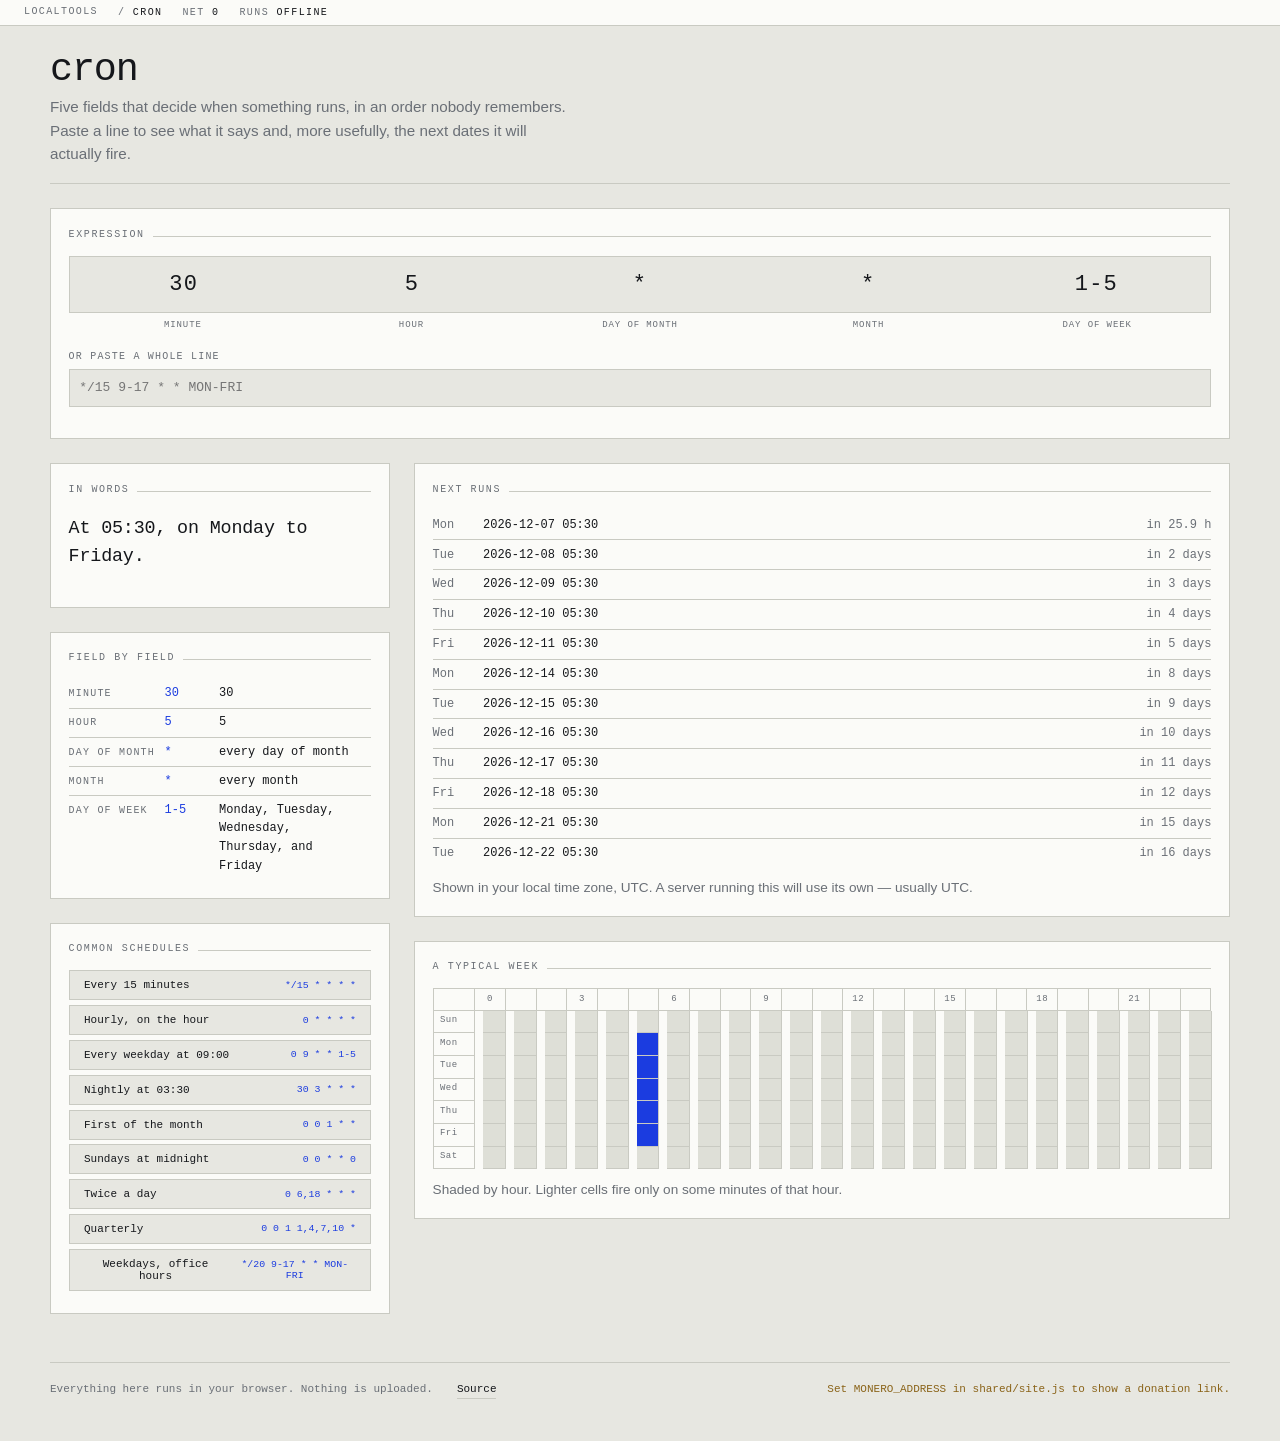
==== cron/index.html @ f72cccd4 "Five browser-local tools: scrub, qr, regex, cron, gpx Each tool is a single self-contained page shar" ====
<!doctype html>
<html lang="en">
<head>
<meta charset="utf-8">
<meta name="viewport" content="width=device-width, initial-scale=1">
<title>Cron — read a schedule and see when it fires</title>
<meta name="description" content="Explains a cron expression in plain English and lists the next times it will actually run. Runs entirely in your browser.">
<script src="../shared/site.js"></script>
<link rel="stylesheet" href="../shared/base.css">
<style>
  .cronline { display: flex; border: 1px solid var(--rule); background: var(--paper); }
  .cronline input {
    border: 0; text-align: center; font-size: clamp(15px, 3.5vw, 22px);
    letter-spacing: 0.05em; padding: 0.7rem 0.3rem;
  }
  .cronline input:focus-visible { outline-offset: -2px; }
  .fieldnames {
    display: grid; grid-template-columns: repeat(5, 1fr); gap: 0;
    font-family: var(--mono); font-size: 9px; letter-spacing: 0.1em;
    text-transform: uppercase; color: var(--graphite); text-align: center; margin-top: 0.35rem;
  }
  .fieldnames span { padding: 0 0.2rem; }
  .fieldnames span.bad { color: var(--alarm); }

  .sentence {
    font-family: var(--mono); font-size: clamp(0.95rem, 2.4vw, 1.15rem);
    line-height: 1.5; letter-spacing: -0.01em;
  }
  .sentence .hl { color: var(--ultra); }

  .breakdown th { width: 22%; }
  .breakdown td.expr { font-family: var(--mono); color: var(--ultra); width: 18%; }

  /* week grid */
  .week { border: 1px solid var(--rule); border-bottom: 0; border-right: 0; font-family: var(--mono); }
  .week .hdr, .week .row { display: grid; grid-template-columns: 2.6rem repeat(24, 1fr); }
  .week .hdr b, .week .row b {
    font-size: 9px; font-weight: 400; color: var(--graphite); text-align: center;
    padding: 0.2rem 0; border-right: 1px solid var(--rule); border-bottom: 1px solid var(--rule);
    letter-spacing: 0.05em;
  }
  .week .row b:first-child, .week .hdr b:first-child { text-align: left; padding-left: 0.4rem; }
  .week .cell {
    border-right: 1px solid var(--rule); border-bottom: 1px solid var(--rule);
    aspect-ratio: 1 / 1; background: var(--sunk);
  }
  .week .cell.on { background: var(--ultra); }
  .week .cell.partial { background: var(--ultra); opacity: 0.4; }

  .runs { font-family: var(--mono); font-size: 12px; }
  .runs div { display: flex; gap: 0.75rem; padding: 0.32rem 0; border-bottom: 1px solid var(--rule); }
  .runs div:last-child { border-bottom: 0; }
  .runs .rel { margin-left: auto; color: var(--graphite); }
  .runs .day { color: var(--graphite); width: 3.2em; }
  .presets button { width: 100%; justify-content: space-between; text-transform: none; letter-spacing: 0; margin-bottom: 0.3rem; }
  .presets button code { background: none; color: var(--ultra); padding: 0; }
</style>
</head>
<body data-tool="cron">
<div class="wrap">

<header class="masthead">
  <h1>cron</h1>
  <p>Five fields that decide when something runs, in an order nobody remembers. Paste a line to see what it says and, more usefully, the next dates it will actually fire.</p>
</header>

<div class="panel">
  <h2>Expression</h2>
  <div class="cronline">
    <input type="text" id="f0" value="30" aria-label="Minute" spellcheck="false">
    <input type="text" id="f1" value="5" aria-label="Hour" spellcheck="false">
    <input type="text" id="f2" value="*" aria-label="Day of month" spellcheck="false">
    <input type="text" id="f3" value="*" aria-label="Month" spellcheck="false">
    <input type="text" id="f4" value="1-5" aria-label="Day of week" spellcheck="false">
  </div>
  <div class="fieldnames">
    <span id="n0">minute</span><span id="n1">hour</span><span id="n2">day of month</span>
    <span id="n3">month</span><span id="n4">day of week</span>
  </div>
  <label class="field" style="margin-top:1rem">
    <span>Or paste a whole line</span>
    <input type="text" id="whole" spellcheck="false" placeholder="*/15 9-17 * * MON-FRI">
  </label>
  <p class="note" id="err"></p>
</div>

<div class="bench" style="margin-top:var(--gap)">
  <div>
    <div class="panel">
      <h2>In words</h2>
      <p class="sentence" id="sentence">—</p>
    </div>

    <div class="panel">
      <h2>Field by field</h2>
      <table class="readout breakdown"><tbody id="breakdown"></tbody></table>
    </div>

    <div class="panel">
      <h2>Common schedules</h2>
      <div class="presets" id="presets"></div>
    </div>
  </div>

  <div>
    <div class="panel">
      <h2>Next runs</h2>
      <div class="runs" id="runs"></div>
      <p class="note" id="tzinfo"></p>
    </div>

    <div class="panel">
      <h2>A typical week</h2>
      <div class="week" id="week"></div>
      <p class="note" id="weeknote"></p>
    </div>
  </div>
</div>

</div>

<script>
/* ------------------------------------------------------------------ *
 * Cron field parsing and schedule projection.
 * Standard five-field syntax, plus names and the @shorthands.
 * ------------------------------------------------------------------ */
var CRON = (function () {
  "use strict";

  var MONTHS = ["JAN","FEB","MAR","APR","MAY","JUN","JUL","AUG","SEP","OCT","NOV","DEC"];
  var DAYS   = ["SUN","MON","TUE","WED","THU","FRI","SAT"];
  var DAY_FULL = ["Sunday","Monday","Tuesday","Wednesday","Thursday","Friday","Saturday"];
  var MONTH_FULL = ["January","February","March","April","May","June","July",
                    "August","September","October","November","December"];

  var SHORTHAND = {
    "@yearly": "0 0 1 1 *", "@annually": "0 0 1 1 *", "@monthly": "0 0 1 * *",
    "@weekly": "0 0 * * 0", "@daily": "0 0 * * *", "@midnight": "0 0 * * *",
    "@hourly": "0 * * * *"
  };

  var SPEC = [
    { name: "minute",       min: 0, max: 59 },
    { name: "hour",         min: 0, max: 23 },
    { name: "day of month", min: 1, max: 31 },
    { name: "month",        min: 1, max: 12, names: MONTHS },
    { name: "day of week",  min: 0, max: 6,  names: DAYS }
  ];

  function parseField(text, idx) {
    var spec = SPEC[idx];
    var values = new Set();
    var raw = String(text).trim();
    if (raw === "") throw new Error(spec.name + " is empty");

    raw.split(",").forEach(function (part) {
      var step = 1, range = part;
      var slash = part.indexOf("/");
      if (slash >= 0) {
        range = part.slice(0, slash);
        step = parseInt(part.slice(slash + 1), 10);
        if (!(step > 0)) throw new Error("step in “" + part + "” must be a positive number");
      }

      var lo, hi;
      if (range === "*") { lo = spec.min; hi = spec.max; }
      else {
        var dash = range.indexOf("-", 1);
        if (dash > 0) { lo = num(range.slice(0, dash), idx); hi = num(range.slice(dash + 1), idx); }
        else { lo = num(range, idx); hi = slash >= 0 ? spec.max : lo; }
      }
      if (lo > hi) throw new Error("“" + part + "” counts backwards");
      for (var v = lo; v <= hi; v += step) values.add(v);
    });

    if (!values.size) throw new Error(spec.name + " matches nothing");
    return { set: values, raw: raw, wild: /^\*(\/\d+)?$/.test(raw) };
  }

  function num(token, idx) {
    var spec = SPEC[idx], t = token.trim().toUpperCase();
    var v;
    if (spec.names && spec.names.indexOf(t) >= 0) v = spec.names.indexOf(t) + (idx === 3 ? 1 : 0);
    else {
      if (!/^\d+$/.test(t)) throw new Error("“" + token + "” is not a value " + spec.name + " understands");
      v = parseInt(t, 10);
      if (idx === 4 && v === 7) v = 0;                   /* both 0 and 7 mean Sunday */
    }
    if (v < spec.min || v > spec.max) {
      throw new Error(spec.name + " must be between " + spec.min + " and " + spec.max + " — got " + token);
    }
    return v;
  }

  function parse(line) {
    var text = String(line).trim();
    if (SHORTHAND[text.toLowerCase()]) text = SHORTHAND[text.toLowerCase()];
    var parts = text.split(/\s+/);
    if (parts.length === 6) parts = parts.slice(1);       /* tolerate a seconds field */
    if (parts.length !== 5) throw new Error("A cron line needs 5 fields — this has " + parts.length);
    return parts.map(parseField);
  }

  /* When both day-of-month and day-of-week are restricted, cron fires if
     EITHER matches. This surprises people, so it is called out in the UI. */
  function dayMatches(f, date) {
    var dom = f[2], dow = f[4];
    var domHit = dom.set.has(date.getDate());
    var dowHit = dow.set.has(date.getDay());
    if (dom.wild && dow.wild) return true;
    if (dom.wild) return dowHit;
    if (dow.wild) return domHit;
    return domHit || dowHit;
  }

  function nextRuns(f, from, count) {
    var out = [];
    var d = new Date(from.getTime());
    d.setSeconds(0, 0);
    d.setMinutes(d.getMinutes() + 1);

    var guard = 0;
    while (out.length < count && guard++ < 200000) {
      if (d.getFullYear() > from.getFullYear() + 8) break;
      if (!f[3].set.has(d.getMonth() + 1)) {
        d.setMonth(d.getMonth() + 1, 1); d.setHours(0, 0, 0, 0); continue;
      }
      if (!dayMatches(f, d)) {
        d.setDate(d.getDate() + 1); d.setHours(0, 0, 0, 0); continue;
      }
      if (!f[1].set.has(d.getHours())) {
        d.setHours(d.getHours() + 1, 0, 0, 0); continue;
      }
      if (!f[0].set.has(d.getMinutes())) {
        d.setMinutes(d.getMinutes() + 1, 0, 0); continue;
      }
      out.push(new Date(d.getTime()));
      d.setMinutes(d.getMinutes() + 1);
    }
    return out;
  }

  /* ---- wording ------------------------------------------------------- */

  function pad(n) { return (n < 10 ? "0" : "") + n; }
  function list(items, join) {
    join = join || "and";
    if (items.length === 1) return items[0];
    if (items.length === 2) return items[0] + " " + join + " " + items[1];
    return items.slice(0, -1).join(", ") + ", " + join + " " + items[items.length - 1];
  }

  function stepOf(raw) {
    var m = /^(\*|\d+-\d+)\/(\d+)$/.exec(raw);
    return m ? +m[2] : null;
  }

  function describeTime(f) {
    var mins = [].concat(Array.from(f[0].set)).sort(function (a, b) { return a - b; });
    var hrs  = [].concat(Array.from(f[1].set)).sort(function (a, b) { return a - b; });
    var mStep = stepOf(f[0].raw), hStep = stepOf(f[1].raw);

    if (f[0].wild && f[1].wild && !mStep) return "Every minute";
    if (mStep && f[1].wild) return "Every " + mStep + " minutes";
    if (mStep && !f[1].wild) {
      return "Every " + mStep + " minutes during " + hourPhrase(hrs, hStep, f[1]);
    }
    if (f[0].wild) return "Every minute of " + hourPhrase(hrs, hStep, f[1]);

    if (mins.length === 1 && hrs.length === 1 && !hStep) {
      return "At " + pad(hrs[0]) + ":" + pad(mins[0]);
    }
    if (mins.length === 1 && f[1].wild) {
      return mins[0] === 0 ? "On the hour, every hour"
                           : "At " + mins[0] + " minutes past every hour";
    }
    /* One minute value against named hours reads best as clock times. */
    if (mins.length === 1 && !f[1].wild && !hStep) {
      return "At " + list(hrs.map(function (h) { return pad(h) + ":" + pad(mins[0]); }));
    }
    var mPhrase = mins.length === 1
      ? "at " + mins[0] + " minutes past"
      : "at " + list(mins.map(function (m) { return m + " past"; }));
    return mPhrase.charAt(0).toUpperCase() + mPhrase.slice(1) + " " + hourPhrase(hrs, hStep, f[1]);
  }

  function hourPhrase(hrs, hStep, field) {
    if (field.wild && !hStep) return "every hour";
    if (hStep) {
      var lo = hrs[0], hi = hrs[hrs.length - 1];
      return "every " + hStep + " hours between " + pad(lo) + ":00 and " + pad(hi) + ":59";
    }
    if (hrs.length === 1) return pad(hrs[0]) + ":00";
    var contiguous = hrs[hrs.length - 1] - hrs[0] === hrs.length - 1;
    if (contiguous) return "the hours " + pad(hrs[0]) + ":00 to " + pad(hrs[hrs.length - 1]) + ":59";
    return list(hrs.map(function (h) { return pad(h) + ":00"; }));
  }

  function describeDays(f) {
    var dom = f[2], dow = f[4];
    var domList = Array.from(dom.set).sort(function (a, b) { return a - b; });
    var dowList = Array.from(dow.set).sort(function (a, b) { return a - b; });

    var domPart = null, dowPart = null;
    if (!dom.wild) {
      var dStep = stepOf(dom.raw);
      domPart = dStep ? "every " + dStep + " days of the month"
                      : "on the " + list(domList.map(ordinal));
    }
    if (!dow.wild) {
      var contiguous = dowList[dowList.length - 1] - dowList[0] === dowList.length - 1;
      if (dowList.length === 5 && dowList.join() === "1,2,3,4,5") dowPart = "Monday to Friday";
      else if (dowList.length === 2 && dowList.join() === "0,6") dowPart = "weekends";
      else if (contiguous && dowList.length > 2) dowPart = DAY_FULL[dowList[0]] + " to " + DAY_FULL[dowList[dowList.length - 1]];
      else dowPart = list(dowList.map(function (d) { return DAY_FULL[d]; }));
    }

    if (!domPart && !dowPart) return "every day";
    if (domPart && dowPart) return domPart + " — or on " + dowPart + ", whichever comes first";
    return domPart ? domPart : "on " + dowPart;
  }

  function ordinal(n) {
    var s = ["th", "st", "nd", "rd"], v = n % 100;
    return n + (s[(v - 20) % 10] || s[v] || s[0]);
  }

  function describeMonths(f) {
    if (f[3].wild) return "";
    var list_ = Array.from(f[3].set).sort(function (a, b) { return a - b; })
      .map(function (m) { return MONTH_FULL[m - 1]; });
    return ", in " + list(list_);
  }

  function describe(f) {
    return describeTime(f) + ", " + describeDays(f) + describeMonths(f) + ".";
  }

  function fieldSummary(f, i) {
    var vals = Array.from(f.set).sort(function (a, b) { return a - b; });
    if (f.wild && !stepOf(f.raw)) return "every " + SPEC[i].name.replace("day of ", "day of ");
    if (vals.length > 12) return vals.length + " values, from " + vals[0] + " to " + vals[vals.length - 1];
    if (i === 4) return list(vals.map(function (v) { return DAY_FULL[v]; }));
    if (i === 3) return list(vals.map(function (v) { return MONTH_FULL[v - 1]; }));
    return list(vals.map(String));
  }

  return { parse: parse, nextRuns: nextRuns, describe: describe, dayMatches: dayMatches,
           fieldSummary: fieldSummary, SPEC: SPEC, DAY_FULL: DAY_FULL, pad: pad };
})();

/* ------------------------------------------------------------------ *
 * Interface
 * ------------------------------------------------------------------ */
(function () {
  "use strict";
  var LT = window.LT || { status: function () {}, bytes: function (n) { return n + " B"; } };
  var $ = function (id) { return document.getElementById(id); };

  var PRESETS = [
    ["Every 15 minutes", "*/15 * * * *"],
    ["Hourly, on the hour", "0 * * * *"],
    ["Every weekday at 09:00", "0 9 * * 1-5"],
    ["Nightly at 03:30", "30 3 * * *"],
    ["First of the month", "0 0 1 * *"],
    ["Sundays at midnight", "0 0 * * 0"],
    ["Twice a day", "0 6,18 * * *"],
    ["Quarterly", "0 0 1 1,4,7,10 *"],
    ["Weekdays, office hours", "*/20 9-17 * * MON-FRI"]
  ];

  function fields() {
    return [0, 1, 2, 3, 4].map(function (i) { return $("f" + i).value.trim() || "*"; });
  }

  function rel(date, now) {
    var s = Math.round((date - now) / 1000);
    if (s < 60) return "in " + s + "s";
    var m = Math.round(s / 60);
    if (m < 60) return "in " + m + " min";
    var h = s / 3600;
    if (h < 48) return "in " + h.toFixed(1) + " h";
    return "in " + Math.round(h / 24) + " days";
  }

  function run() {
    var raw = fields();
    var parsed;

    [0, 1, 2, 3, 4].forEach(function (i) { $("n" + i).classList.remove("bad"); });

    try {
      parsed = CRON.parse(raw.join(" "));
      $("err").textContent = "";
    } catch (e) {
      /* mark whichever field failed */
      raw.forEach(function (v, i) {
        try { CRON.parse(["*", "*", "*", "*", "*"].map(function (x, j) { return j === i ? v : x; }).join(" ")); }
        catch (_) { $("n" + i).classList.add("bad"); }
      });
      $("err").innerHTML = '<span class="err">' + e.message + "</span>";
      $("sentence").textContent = "—";
      $("runs").innerHTML = "";
      $("breakdown").innerHTML = "";
      $("week").innerHTML = "";
      LT.status("invalid");
      return;
    }

    $("sentence").textContent = CRON.describe(parsed);

    var body = $("breakdown");
    body.innerHTML = "";
    parsed.forEach(function (f, i) {
      var tr = document.createElement("tr");
      var th = document.createElement("th"); th.textContent = CRON.SPEC[i].name;
      var ex = document.createElement("td"); ex.className = "expr"; ex.textContent = f.raw;
      var td = document.createElement("td"); td.textContent = CRON.fieldSummary(f, i);
      tr.appendChild(th); tr.appendChild(ex); tr.appendChild(td);
      body.appendChild(tr);
    });

    var now = new Date();
    var runs = CRON.nextRuns(parsed, now, 12);
    var html = "";
    runs.forEach(function (d) {
      html += "<div><span class='day'>" + CRON.DAY_FULL[d.getDay()].slice(0, 3) + "</span>" +
        "<span>" + d.getFullYear() + "-" + CRON.pad(d.getMonth() + 1) + "-" + CRON.pad(d.getDate()) +
        " " + CRON.pad(d.getHours()) + ":" + CRON.pad(d.getMinutes()) + "</span>" +
        "<span class='rel'>" + rel(d, now) + "</span></div>";
    });
    $("runs").innerHTML = html || '<span class="note err">This schedule never fires — the 31st of February, or similar.</span>';

    var tz = Intl.DateTimeFormat().resolvedOptions().timeZone;
    $("tzinfo").textContent = "Shown in your local time zone, " + tz +
      ". A server running this will use its own — usually UTC.";

    /* week grid */
    var hdr = "<div class='hdr'><b></b>";
    for (var h = 0; h < 24; h++) hdr += "<b>" + (h % 3 === 0 ? h : "") + "</b>";
    hdr += "</div>";
    var grid = hdr;
    var anyDom = !parsed[2].wild;
    for (var d = 0; d < 7; d++) {
      grid += "<div class='row'><b>" + CRON.DAY_FULL[d].slice(0, 3) + "</b>";
      /* With a day-of-month restriction any weekday can qualify, so the
         grid shades them all and defers to the next-runs list. */
      var dayOn = parsed[2].wild ? parsed[4].set.has(d) : true;
      for (h = 0; h < 24; h++) {
        var on = dayOn && parsed[1].set.has(h);
        var partial = on && parsed[0].set.size < 60 && parsed[0].set.size > 1;
        grid += "<span class='cell " + (on ? (partial ? "partial" : "on") : "") + "'></span>";
      }
      grid += "</div>";
    }
    $("week").innerHTML = grid;
    $("weeknote").textContent = anyDom
      ? "Shaded by hour. Day-of-month limits are not shown here — check the next runs above."
      : "Shaded by hour. Lighter cells fire only on some minutes of that hour.";

    LT.status(runs.length ? "next " + rel(runs[0], now) : "never fires");
  }

  PRESETS.forEach(function (p) {
    var b = document.createElement("button");
    b.innerHTML = "<span>" + p[0] + "</span><code>" + p[1] + "</code>";
    b.onclick = function () {
      p[1].split(" ").forEach(function (v, i) { $("f" + i).value = v; });
      $("whole").value = "";
      run();
    };
    $("presets").appendChild(b);
  });

  $("whole").addEventListener("input", function () {
    var v = this.value.trim();
    if (!v) return;
    try {
      var parts = v.split(/\s+/);
      if (v.charAt(0) === "@") {
        CRON.parse(v);
        var expanded = { "@yearly": "0 0 1 1 *", "@annually": "0 0 1 1 *", "@monthly": "0 0 1 * *",
          "@weekly": "0 0 * * 0", "@daily": "0 0 * * *", "@midnight": "0 0 * * *",
          "@hourly": "0 * * * *" }[v.toLowerCase()];
        if (expanded) parts = expanded.split(" ");
      }
      if (parts.length === 6) parts = parts.slice(1);
      if (parts.length === 5) parts.forEach(function (p, i) { $("f" + i).value = p; });
    } catch (e) { /* keep typing */ }
    run();
  });

  [0, 1, 2, 3, 4].forEach(function (i) { $("f" + i).addEventListener("input", run); });
  run();
  setInterval(run, 30000);
})();
</script>
</body>
</html>
---- shared/base.css ----
/* localtools — shared instrument panel
   One stylesheet for all five tools. No external requests, no build step. */

:root {
  --paper:    #E7E7E1;
  --panel:    #FBFBF8;
  --sunk:     #DEDFD7;
  --ink:      #15171B;
  --graphite: #6A6F76;
  --rule:     #C9CAC2;
  --ultra:    #1B3CE0;
  --ultra-sh: #1B3CE014;
  --ochre:    #8A6318;
  --alarm:    #A3221B;

  --mono: ui-monospace, "SF Mono", "Cascadia Mono", "JetBrains Mono", "Roboto Mono", Menlo, Consolas, monospace;
  --sans: -apple-system, BlinkMacSystemFont, "Segoe UI", Roboto, "Helvetica Neue", Arial, sans-serif;

  --gap: 1.5rem;
  --strip: 26px;
}

@media (prefers-color-scheme: dark) {
  :root:not([data-theme="light"]) {
    --paper:    #131519;
    --panel:    #191C21;
    --sunk:     #0E1014;
    --ink:      #E6E7E3;
    --graphite: #8D939B;
    --rule:     #2C3038;
    --ultra:    #8AA0FF;
    --ultra-sh: #8AA0FF1A;
    --ochre:    #D9A94A;
    --alarm:    #F0776C;
  }
}
:root[data-theme="dark"] {
  --paper:    #131519;
  --panel:    #191C21;
  --sunk:     #0E1014;
  --ink:      #E6E7E3;
  --graphite: #8D939B;
  --rule:     #2C3038;
  --ultra:    #8AA0FF;
  --ultra-sh: #8AA0FF1A;
  --ochre:    #D9A94A;
  --alarm:    #F0776C;
}

* { box-sizing: border-box; }

html { -webkit-text-size-adjust: 100%; }

body {
  margin: 0;
  padding: calc(var(--strip) + var(--gap)) var(--gap) 0;
  background: var(--paper);
  color: var(--ink);
  font-family: var(--sans);
  font-size: 15px;
  line-height: 1.55;
}

/* ---- signature: telemetry strip ---------------------------------------- */

#telemetry {
  position: fixed;
  top: 0; left: 0; right: 0;
  height: var(--strip);
  z-index: 90;
  display: flex;
  align-items: center;
  gap: 1.25rem;
  padding: 0 var(--gap);
  background: var(--panel);
  border-bottom: 1px solid var(--rule);
  font-family: var(--mono);
  font-size: 10px;
  letter-spacing: 0.14em;
  text-transform: uppercase;
  color: var(--graphite);
  overflow-x: auto;
  scrollbar-width: none;
}
#telemetry::-webkit-scrollbar { display: none; }
#telemetry b { font-weight: 500; color: var(--ink); }
#telemetry .home {
  color: var(--graphite);
  text-decoration: none;
  border-bottom: 1px solid transparent;
}
#telemetry .home:hover { color: var(--ink); border-bottom-color: var(--rule); }
#telemetry .spacer { margin-left: auto; }
#telemetry .breach { color: var(--alarm); }
#telemetry .breach b { color: var(--alarm); }

/* ---- masthead ---------------------------------------------------------- */

.wrap { max-width: 1180px; margin: 0 auto; }

.masthead {
  padding-bottom: 1.1rem;
  margin-bottom: var(--gap);
  border-bottom: 1px solid var(--rule);
}
.masthead h1 {
  font-family: var(--mono);
  font-size: clamp(1.6rem, 4.5vw, 2.4rem);
  font-weight: 500;
  letter-spacing: -0.03em;
  margin: 0 0 0.3rem;
  line-height: 1.05;
}
.masthead p {
  margin: 0;
  max-width: 62ch;
  color: var(--graphite);
  font-size: 0.95rem;
}

/* ---- panels ------------------------------------------------------------ */

.bench {
  display: grid;
  grid-template-columns: minmax(280px, 340px) 1fr;
  gap: var(--gap);
  align-items: start;
}
@media (max-width: 860px) { .bench { grid-template-columns: 1fr; } }

.panel {
  background: var(--panel);
  border: 1px solid var(--rule);
  padding: 1.1rem;
}
.panel + .panel { margin-top: var(--gap); }

.panel > h2, .legend {
  font-family: var(--mono);
  font-size: 10px;
  font-weight: 500;
  letter-spacing: 0.16em;
  text-transform: uppercase;
  color: var(--graphite);
  margin: 0 0 0.85rem;
  display: flex;
  align-items: baseline;
  gap: 0.5rem;
}
.panel > h2::after, .legend::after {
  content: "";
  flex: 1;
  height: 1px;
  background: var(--rule);
}

/* ---- form controls ----------------------------------------------------- */

label.field { display: block; margin-bottom: 0.85rem; }
label.field > span {
  display: block;
  font-family: var(--mono);
  font-size: 10px;
  letter-spacing: 0.12em;
  text-transform: uppercase;
  color: var(--graphite);
  margin-bottom: 0.3rem;
}

input[type="text"], input[type="number"], input[type="password"], textarea, select {
  width: 100%;
  padding: 0.5rem 0.6rem;
  background: var(--paper);
  border: 1px solid var(--rule);
  border-radius: 0;
  color: var(--ink);
  font-family: var(--mono);
  font-size: 13px;
  line-height: 1.5;
}
textarea { resize: vertical; }
select { cursor: pointer; }

input:focus-visible, textarea:focus-visible, select:focus-visible,
button:focus-visible, a:focus-visible, [tabindex]:focus-visible {
  outline: 2px solid var(--ultra);
  outline-offset: 1px;
}

input[type="range"] { width: 100%; accent-color: var(--ultra); }
input[type="checkbox"], input[type="radio"] { accent-color: var(--ultra); }

button, .btn {
  display: inline-flex;
  align-items: center;
  justify-content: center;
  gap: 0.4rem;
  padding: 0.5rem 0.9rem;
  background: var(--paper);
  color: var(--ink);
  border: 1px solid var(--rule);
  border-radius: 0;
  font-family: var(--mono);
  font-size: 11px;
  letter-spacing: 0.1em;
  text-transform: uppercase;
  text-decoration: none;
  cursor: pointer;
  transition: background 90ms linear, border-color 90ms linear;
}
button:hover, .btn:hover { border-color: var(--ultra); background: var(--ultra-sh); }
button:disabled { opacity: 0.4; cursor: not-allowed; }
button:disabled:hover { background: var(--paper); border-color: var(--rule); }

button.primary {
  background: var(--ultra);
  border-color: var(--ultra);
  color: #fff;
}
:root[data-theme="dark"] button.primary,
:root:not([data-theme="light"]) button.primary { color: #0E1014; }
@media (prefers-color-scheme: light) {
  :root:not([data-theme="dark"]) button.primary { color: #fff; }
}
button.primary:hover { filter: brightness(1.12); background: var(--ultra); }

.row { display: flex; flex-wrap: wrap; gap: 0.5rem; }

/* segmented control */
.seg { display: flex; border: 1px solid var(--rule); width: 100%; }
.seg label { flex: 1; }
.seg input { position: absolute; opacity: 0; pointer-events: none; }
.seg span {
  display: block;
  padding: 0.42rem 0.2rem;
  text-align: center;
  font-family: var(--mono);
  font-size: 10px;
  letter-spacing: 0.1em;
  text-transform: uppercase;
  color: var(--graphite);
  cursor: pointer;
  border-right: 1px solid var(--rule);
}
.seg label:last-child span { border-right: 0; }
.seg input:checked + span { background: var(--ultra); color: #fff; }
:root[data-theme="dark"] .seg input:checked + span,
:root:not([data-theme="light"]) .seg input:checked + span { color: #0E1014; }
@media (prefers-color-scheme: light) {
  :root:not([data-theme="dark"]) .seg input:checked + span { color: #fff; }
}
.seg input:focus-visible + span { outline: 2px solid var(--ultra); outline-offset: -2px; }

/* ---- readouts ---------------------------------------------------------- */

.readout {
  font-family: var(--mono);
  font-size: 12px;
  border-collapse: collapse;
  width: 100%;
}
.readout td, .readout th {
  padding: 0.3rem 0.6rem 0.3rem 0;
  text-align: left;
  border-bottom: 1px solid var(--rule);
  vertical-align: baseline;
}
.readout th {
  font-weight: 400;
  color: var(--graphite);
  font-size: 10px;
  letter-spacing: 0.12em;
  text-transform: uppercase;
  white-space: nowrap;
  width: 1%;
}
.readout tr:last-child td, .readout tr:last-child th { border-bottom: 0; }
.readout .num { font-variant-numeric: tabular-nums; }

.drop {
  border: 1px dashed var(--rule);
  background: var(--sunk);
  padding: 2.5rem 1rem;
  text-align: center;
  color: var(--graphite);
  font-family: var(--mono);
  font-size: 12px;
  cursor: pointer;
}
.drop.over { border-color: var(--ultra); background: var(--ultra-sh); color: var(--ink); }

.note {
  font-size: 0.85rem;
  color: var(--graphite);
  margin: 0.6rem 0 0;
}
.warn { color: var(--ochre); }
.err  { color: var(--alarm); }

code, kbd {
  font-family: var(--mono);
  font-size: 0.9em;
  background: var(--sunk);
  padding: 0.1em 0.35em;
}

/* ---- footer ------------------------------------------------------------ */

.footer {
  max-width: 1180px;
  margin: calc(var(--gap) * 2) auto 0;
  padding: 1.1rem 0 2rem;
  border-top: 1px solid var(--rule);
  display: flex;
  flex-wrap: wrap;
  gap: 0.6rem 1.5rem;
  align-items: baseline;
  font-family: var(--mono);
  font-size: 11px;
  color: var(--graphite);
}
.footer a { color: var(--ink); text-decoration: none; border-bottom: 1px solid var(--rule); }
.footer a:hover { border-bottom-color: var(--ultra); color: var(--ultra); }
.footer .xmr {
  word-break: break-all;
  font-size: 10px;
  letter-spacing: 0;
}
.footer .spacer { margin-left: auto; }

@media (prefers-reduced-motion: reduce) {
  *, *::before, *::after {
    animation-duration: 0.01ms !important;
    transition-duration: 0.01ms !important;
  }
}
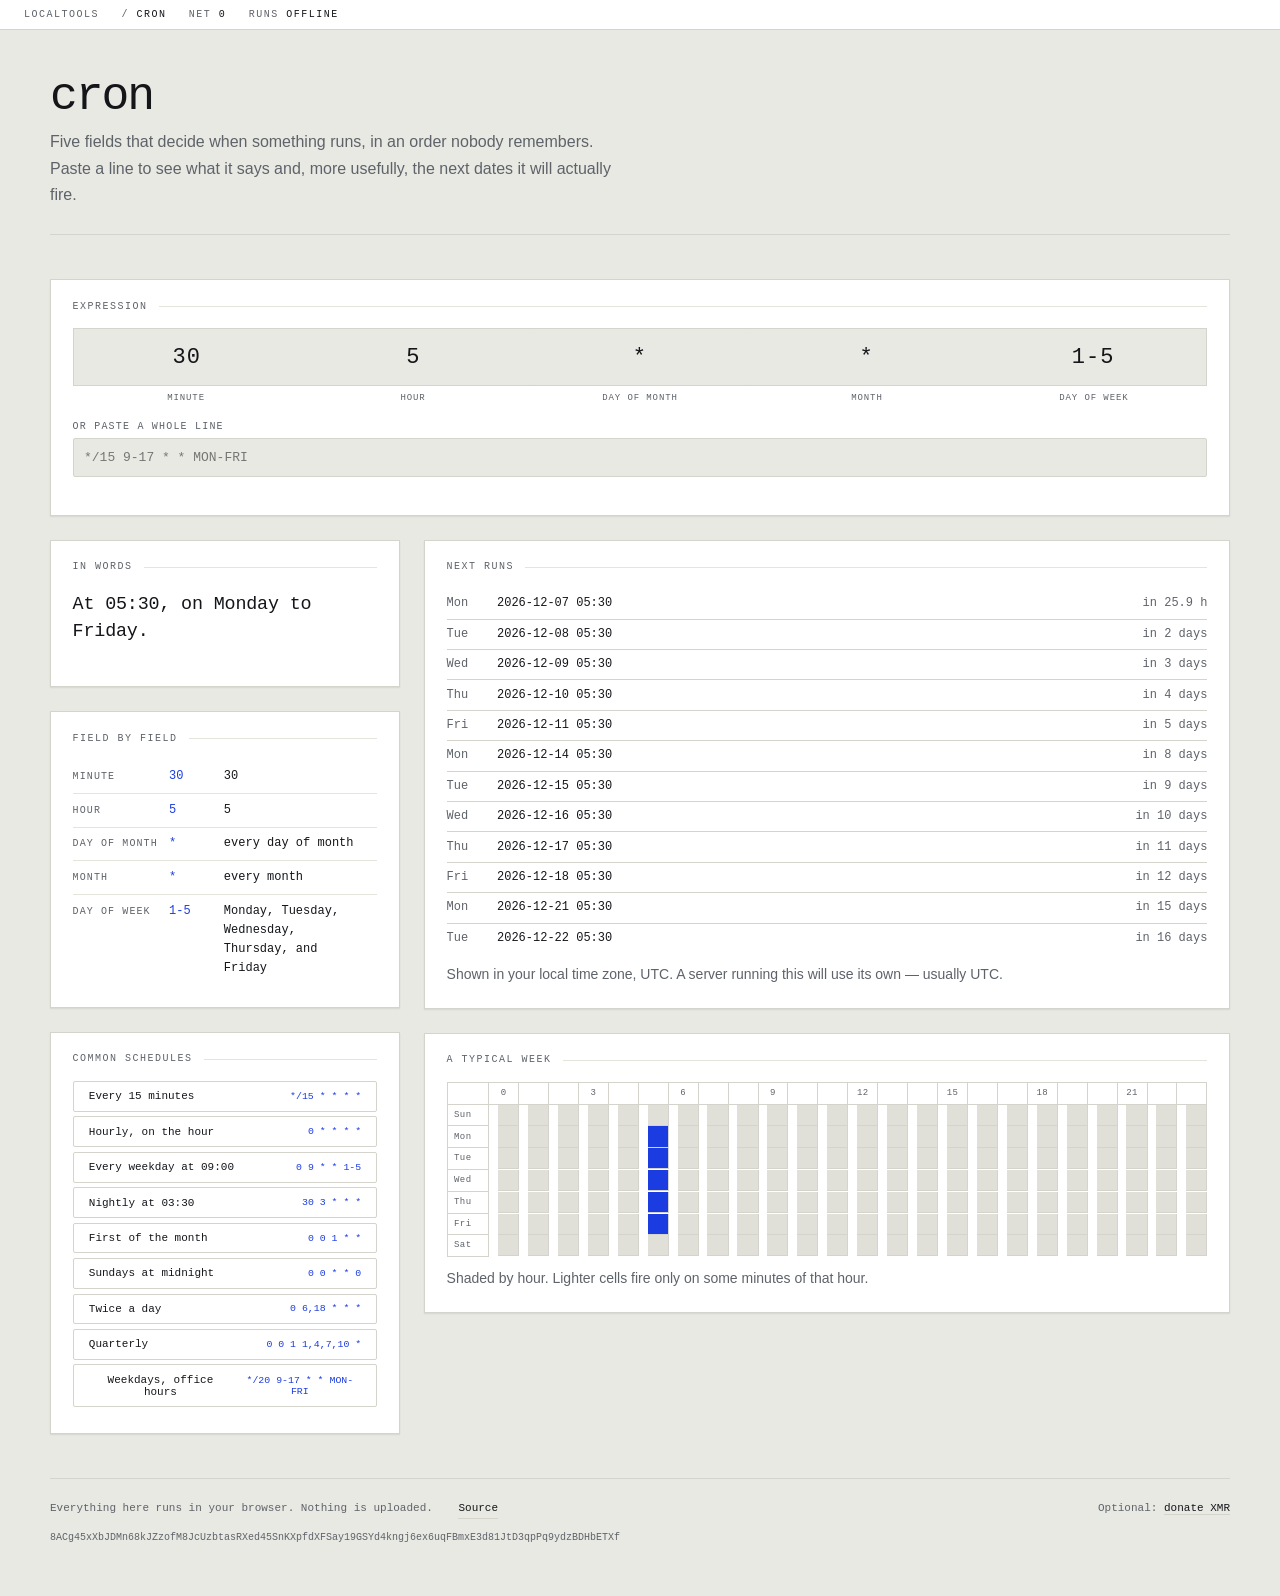
==== commit 635de435: "Refine the visual design across all pages The layout read as a wireframe: one flat tonal field separ" ====
--- a/cron/index.html
+++ b/cron/index.html
@@ -32,8 +32,16 @@
   .breakdown td.expr { font-family: var(--mono); color: var(--ultra); width: 18%; }
 
   /* week grid */
-  .week { border: 1px solid var(--rule); border-bottom: 0; border-right: 0; font-family: var(--mono); }
-  .week .hdr, .week .row { display: grid; grid-template-columns: 2.6rem repeat(24, 1fr); }
+  .week {
+    border: 1px solid var(--rule); border-bottom: 0; border-right: 0;
+    font-family: var(--mono);
+    overflow-x: auto;
+  }
+  .week .hdr, .week .row {
+    display: grid;
+    grid-template-columns: 2.6rem repeat(24, minmax(14px, 1fr));
+    min-width: 380px;
+  }
   .week .hdr b, .week .row b {
     font-size: 9px; font-weight: 400; color: var(--graphite); text-align: center;
     padding: 0.2rem 0; border-right: 1px solid var(--rule); border-bottom: 1px solid var(--rule);
--- a/shared/base.css
+++ b/shared/base.css
@@ -2,49 +2,62 @@
    One stylesheet for all five tools. No external requests, no build step. */
 
 :root {
-  --paper:    #E7E7E1;
-  --panel:    #FBFBF8;
-  --sunk:     #DEDFD7;
-  --ink:      #15171B;
-  --graphite: #6A6F76;
-  --rule:     #C9CAC2;
+  /* light: a document on a work surface */
+  --paper:    #E9E9E3;
+  --panel:    #FFFFFF;
+  --sunk:     #E0E0D9;
+  --ink:      #14161A;
+  --graphite: #5E636A;
+  --rule:     #D4D4CC;
+  --hairline: #E4E4DC;
   --ultra:    #1B3CE0;
-  --ultra-sh: #1B3CE014;
-  --ochre:    #8A6318;
-  --alarm:    #A3221B;
+  --ultra-sh: #1B3CE00F;
+  --ochre:    #855F14;
+  --alarm:    #A01E17;
+  --shadow:   0 1px 2px rgba(20, 22, 26, .05), 0 1px 1px rgba(20, 22, 26, .03);
 
   --mono: ui-monospace, "SF Mono", "Cascadia Mono", "JetBrains Mono", "Roboto Mono", Menlo, Consolas, monospace;
   --sans: -apple-system, BlinkMacSystemFont, "Segoe UI", Roboto, "Helvetica Neue", Arial, sans-serif;
 
-  --gap: 1.5rem;
-  --strip: 26px;
+  --gap:    1.5rem;   /* inside a region */
+  --gap-lg: 2.75rem;  /* between regions */
+  --pad:    1.35rem;  /* panel padding */
+  --strip:  30px;
+  --measure: 64ch;
+
+  --label: 500 10px/1 var(--mono);
+  --track: .15em;
 }
 
 @media (prefers-color-scheme: dark) {
   :root:not([data-theme="light"]) {
-    --paper:    #131519;
-    --panel:    #191C21;
-    --sunk:     #0E1014;
-    --ink:      #E6E7E3;
-    --graphite: #8D939B;
-    --rule:     #2C3038;
-    --ultra:    #8AA0FF;
-    --ultra-sh: #8AA0FF1A;
-    --ochre:    #D9A94A;
-    --alarm:    #F0776C;
+    --paper:    #0F1115;
+    --panel:    #171A20;
+    --sunk:     #0A0C0F;
+    --ink:      #E7E8E4;
+    --graphite: #939AA4;
+    --rule:     #272B33;
+    --hairline: #1F232A;
+    --ultra:    #8CA2FF;
+    --ultra-sh: #8CA2FF14;
+    --ochre:    #DCAC4D;
+    --alarm:    #F0796E;
+    --shadow:   none;
   }
 }
 :root[data-theme="dark"] {
-  --paper:    #131519;
-  --panel:    #191C21;
-  --sunk:     #0E1014;
-  --ink:      #E6E7E3;
-  --graphite: #8D939B;
-  --rule:     #2C3038;
-  --ultra:    #8AA0FF;
-  --ultra-sh: #8AA0FF1A;
-  --ochre:    #D9A94A;
-  --alarm:    #F0776C;
+  --paper:    #0F1115;
+  --panel:    #171A20;
+  --sunk:     #0A0C0F;
+  --ink:      #E7E8E4;
+  --graphite: #939AA4;
+  --rule:     #272B33;
+  --hairline: #1F232A;
+  --ultra:    #8CA2FF;
+  --ultra-sh: #8CA2FF14;
+  --ochre:    #DCAC4D;
+  --alarm:    #F0796E;
+  --shadow:   none;
 }
 
 * { box-sizing: border-box; }
@@ -53,13 +66,17 @@
 
 body {
   margin: 0;
-  padding: calc(var(--strip) + var(--gap)) var(--gap) 0;
+  padding: calc(var(--strip) + var(--gap-lg)) var(--gap) 0;
   background: var(--paper);
   color: var(--ink);
   font-family: var(--sans);
-  font-size: 15px;
-  line-height: 1.55;
-}
+  font-size: 15.5px;
+  line-height: 1.6;
+  -webkit-font-smoothing: antialiased;
+  text-rendering: optimizeLegibility;
+}
+
+::selection { background: var(--ultra); color: #fff; }
 
 /* ---- signature: telemetry strip ---------------------------------------- */
 
@@ -70,13 +87,12 @@
   z-index: 90;
   display: flex;
   align-items: center;
-  gap: 1.25rem;
+  gap: 1.4rem;
   padding: 0 var(--gap);
   background: var(--panel);
   border-bottom: 1px solid var(--rule);
-  font-family: var(--mono);
-  font-size: 10px;
-  letter-spacing: 0.14em;
+  font: var(--label);
+  letter-spacing: var(--track);
   text-transform: uppercase;
   color: var(--graphite);
   overflow-x: auto;
@@ -87,97 +103,103 @@
 #telemetry .home {
   color: var(--graphite);
   text-decoration: none;
-  border-bottom: 1px solid transparent;
-}
-#telemetry .home:hover { color: var(--ink); border-bottom-color: var(--rule); }
+  transition: color 120ms ease;
+}
+#telemetry .home:hover { color: var(--ink); }
 #telemetry .spacer { margin-left: auto; }
-#telemetry .breach { color: var(--alarm); }
-#telemetry .breach b { color: var(--alarm); }
+#telemetry .breach, #telemetry .breach b { color: var(--alarm); }
 
 /* ---- masthead ---------------------------------------------------------- */
 
 .wrap { max-width: 1180px; margin: 0 auto; }
 
 .masthead {
-  padding-bottom: 1.1rem;
-  margin-bottom: var(--gap);
+  padding-bottom: 1.6rem;
+  margin-bottom: var(--gap-lg);
   border-bottom: 1px solid var(--rule);
 }
 .masthead h1 {
   font-family: var(--mono);
-  font-size: clamp(1.6rem, 4.5vw, 2.4rem);
+  font-size: clamp(1.9rem, 5vw, 2.9rem);
   font-weight: 500;
-  letter-spacing: -0.03em;
-  margin: 0 0 0.3rem;
-  line-height: 1.05;
+  letter-spacing: -.045em;
+  margin: 0 0 .55rem;
+  line-height: 1;
 }
 .masthead p {
   margin: 0;
-  max-width: 62ch;
-  color: var(--graphite);
-  font-size: 0.95rem;
+  max-width: var(--measure);
+  color: var(--graphite);
+  font-size: 1rem;
+  line-height: 1.65;
 }
 
 /* ---- panels ------------------------------------------------------------ */
 
 .bench {
   display: grid;
-  grid-template-columns: minmax(280px, 340px) 1fr;
+  grid-template-columns: minmax(280px, 350px) 1fr;
   gap: var(--gap);
   align-items: start;
 }
+/* Grid items default to min-width:auto, which lets a wide child push a 1fr
+   track past its container and scroll the whole page sideways. */
+.bench > * { min-width: 0; }
 @media (max-width: 860px) { .bench { grid-template-columns: 1fr; } }
 
 .panel {
   background: var(--panel);
   border: 1px solid var(--rule);
-  padding: 1.1rem;
+  box-shadow: var(--shadow);
+  padding: var(--pad);
 }
 .panel + .panel { margin-top: var(--gap); }
 
+/* The label rule is a scanning aid, so it stays quiet: the keyline only
+   reaches as far as it needs to separate the heading from the content. */
 .panel > h2, .legend {
-  font-family: var(--mono);
-  font-size: 10px;
-  font-weight: 500;
-  letter-spacing: 0.16em;
-  text-transform: uppercase;
-  color: var(--graphite);
-  margin: 0 0 0.85rem;
+  font: var(--label);
+  letter-spacing: var(--track);
+  text-transform: uppercase;
+  color: var(--graphite);
+  margin: 0 0 1.05rem;
   display: flex;
-  align-items: baseline;
-  gap: 0.5rem;
+  align-items: center;
+  gap: .7rem;
 }
 .panel > h2::after, .legend::after {
   content: "";
   flex: 1;
   height: 1px;
-  background: var(--rule);
+  background: var(--hairline);
 }
 
 /* ---- form controls ----------------------------------------------------- */
 
-label.field { display: block; margin-bottom: 0.85rem; }
+label.field { display: block; margin-bottom: 1rem; }
+label.field:last-child { margin-bottom: 0; }
 label.field > span {
   display: block;
-  font-family: var(--mono);
-  font-size: 10px;
-  letter-spacing: 0.12em;
-  text-transform: uppercase;
-  color: var(--graphite);
-  margin-bottom: 0.3rem;
+  font: var(--label);
+  letter-spacing: .12em;
+  text-transform: uppercase;
+  color: var(--graphite);
+  margin-bottom: .4rem;
 }
 
 input[type="text"], input[type="number"], input[type="password"], textarea, select {
   width: 100%;
-  padding: 0.5rem 0.6rem;
+  padding: .55rem .65rem;
   background: var(--paper);
   border: 1px solid var(--rule);
-  border-radius: 0;
+  border-radius: 2px;
   color: var(--ink);
   font-family: var(--mono);
   font-size: 13px;
   line-height: 1.5;
-}
+  transition: border-color 120ms ease, background 120ms ease;
+}
+input[type="text"]:hover, textarea:hover, select:hover { border-color: var(--graphite); }
 textarea { resize: vertical; }
 select { cursor: pointer; }
 
@@ -194,58 +216,61 @@
   display: inline-flex;
   align-items: center;
   justify-content: center;
-  gap: 0.4rem;
-  padding: 0.5rem 0.9rem;
-  background: var(--paper);
+  gap: .4rem;
+  padding: .52rem .95rem;
+  background: var(--panel);
   color: var(--ink);
   border: 1px solid var(--rule);
-  border-radius: 0;
+  border-radius: 2px;
   font-family: var(--mono);
   font-size: 11px;
-  letter-spacing: 0.1em;
+  letter-spacing: .09em;
   text-transform: uppercase;
   text-decoration: none;
   cursor: pointer;
-  transition: background 90ms linear, border-color 90ms linear;
-}
-button:hover, .btn:hover { border-color: var(--ultra); background: var(--ultra-sh); }
-button:disabled { opacity: 0.4; cursor: not-allowed; }
-button:disabled:hover { background: var(--paper); border-color: var(--rule); }
+  transition: background 120ms ease, border-color 120ms ease, color 120ms ease;
+}
+button:hover, .btn:hover { border-color: var(--ultra); color: var(--ultra); background: var(--ultra-sh); }
+button:active, .btn:active { transform: translateY(.5px); }
+button:disabled { opacity: .38; cursor: not-allowed; }
+button:disabled:hover { background: var(--panel); border-color: var(--rule); color: var(--ink); }
 
 button.primary {
   background: var(--ultra);
   border-color: var(--ultra);
   color: #fff;
+  font-weight: 500;
 }
 :root[data-theme="dark"] button.primary,
-:root:not([data-theme="light"]) button.primary { color: #0E1014; }
+:root:not([data-theme="light"]) button.primary { color: #0B0D10; }
 @media (prefers-color-scheme: light) {
   :root:not([data-theme="dark"]) button.primary { color: #fff; }
 }
-button.primary:hover { filter: brightness(1.12); background: var(--ultra); }
-
-.row { display: flex; flex-wrap: wrap; gap: 0.5rem; }
+button.primary:hover { filter: brightness(1.1); background: var(--ultra); border-color: var(--ultra); }
+
+.row { display: flex; flex-wrap: wrap; gap: .55rem; }
 
 /* segmented control */
-.seg { display: flex; border: 1px solid var(--rule); width: 100%; }
+.seg { display: flex; border: 1px solid var(--rule); border-radius: 2px; overflow: hidden; width: 100%; }
 .seg label { flex: 1; }
 .seg input { position: absolute; opacity: 0; pointer-events: none; }
 .seg span {
   display: block;
-  padding: 0.42rem 0.2rem;
+  padding: .45rem .2rem;
   text-align: center;
-  font-family: var(--mono);
-  font-size: 10px;
-  letter-spacing: 0.1em;
+  font: var(--label);
+  letter-spacing: .09em;
   text-transform: uppercase;
   color: var(--graphite);
   cursor: pointer;
   border-right: 1px solid var(--rule);
+  transition: background 120ms ease, color 120ms ease;
 }
 .seg label:last-child span { border-right: 0; }
+.seg span:hover { color: var(--ink); background: var(--ultra-sh); }
 .seg input:checked + span { background: var(--ultra); color: #fff; }
 :root[data-theme="dark"] .seg input:checked + span,
-:root:not([data-theme="light"]) .seg input:checked + span { color: #0E1014; }
+:root:not([data-theme="light"]) .seg input:checked + span { color: #0B0D10; }
 @media (prefers-color-scheme: light) {
   :root:not([data-theme="dark"]) .seg input:checked + span { color: #fff; }
 }
@@ -260,77 +285,97 @@
   width: 100%;
 }
 .readout td, .readout th {
-  padding: 0.3rem 0.6rem 0.3rem 0;
+  padding: .42rem .7rem .42rem 0;
   text-align: left;
-  border-bottom: 1px solid var(--rule);
+  border-bottom: 1px solid var(--hairline);
   vertical-align: baseline;
 }
 .readout th {
-  font-weight: 400;
-  color: var(--graphite);
-  font-size: 10px;
-  letter-spacing: 0.12em;
-  text-transform: uppercase;
+  font: var(--label);
+  letter-spacing: .11em;
+  text-transform: uppercase;
+  color: var(--graphite);
   white-space: nowrap;
   width: 1%;
 }
 .readout tr:last-child td, .readout tr:last-child th { border-bottom: 0; }
-.readout .num { font-variant-numeric: tabular-nums; }
+.readout .num, .readout td { font-variant-numeric: tabular-nums; }
 
 .drop {
   border: 1px dashed var(--rule);
+  border-radius: 2px;
   background: var(--sunk);
-  padding: 2.5rem 1rem;
+  padding: 2.6rem 1rem;
   text-align: center;
   color: var(--graphite);
   font-family: var(--mono);
   font-size: 12px;
   cursor: pointer;
-}
-.drop.over { border-color: var(--ultra); background: var(--ultra-sh); color: var(--ink); }
+  transition: border-color 120ms ease, background 120ms ease, color 120ms ease;
+}
+.drop:hover { border-color: var(--graphite); color: var(--ink); }
+.drop.over { border-color: var(--ultra); background: var(--ultra-sh); color: var(--ink); border-style: solid; }
 
 .note {
-  font-size: 0.85rem;
-  color: var(--graphite);
-  margin: 0.6rem 0 0;
+  font-size: .875rem;
+  line-height: 1.55;
+  color: var(--graphite);
+  margin: .7rem 0 0;
 }
 .warn { color: var(--ochre); }
 .err  { color: var(--alarm); }
 
 code, kbd {
   font-family: var(--mono);
-  font-size: 0.9em;
+  font-size: .9em;
   background: var(--sunk);
-  padding: 0.1em 0.35em;
+  border-radius: 2px;
+  padding: .12em .35em;
 }
 
 /* ---- footer ------------------------------------------------------------ */
 
 .footer {
   max-width: 1180px;
-  margin: calc(var(--gap) * 2) auto 0;
-  padding: 1.1rem 0 2rem;
+  margin: var(--gap-lg) auto 0;
+  padding: 1.3rem 0 2.5rem;
   border-top: 1px solid var(--rule);
   display: flex;
   flex-wrap: wrap;
-  gap: 0.6rem 1.5rem;
+  gap: .7rem 1.6rem;
   align-items: baseline;
   font-family: var(--mono);
   font-size: 11px;
   color: var(--graphite);
 }
-.footer a { color: var(--ink); text-decoration: none; border-bottom: 1px solid var(--rule); }
+.footer a { color: var(--ink); text-decoration: none; border-bottom: 1px solid var(--rule); transition: color 120ms ease, border-color 120ms ease; }
 .footer a:hover { border-bottom-color: var(--ultra); color: var(--ultra); }
 .footer .xmr {
   word-break: break-all;
   font-size: 10px;
   letter-spacing: 0;
-}
+  background: none;
+  color: var(--graphite);
+  padding: 0;
+  transition: color 120ms ease;
+}
+.footer .xmr:hover { color: var(--ink); }
 .footer .spacer { margin-left: auto; }
+
+@media (max-width: 620px) {
+  :root { --gap: 1.15rem; --gap-lg: 2rem; --pad: 1.1rem; }
+  .footer .spacer { margin-left: 0; flex-basis: 100%; }
+}
+
+@media print {
+  #telemetry, .footer, button, .drop { display: none !important; }
+  body { padding-top: 0; background: #fff; color: #000; }
+  .panel { border-color: #ccc; box-shadow: none; break-inside: avoid; }
+}
 
 @media (prefers-reduced-motion: reduce) {
   *, *::before, *::after {
-    animation-duration: 0.01ms !important;
-    transition-duration: 0.01ms !important;
+    animation-duration: .01ms !important;
+    transition-duration: .01ms !important;
   }
 }
